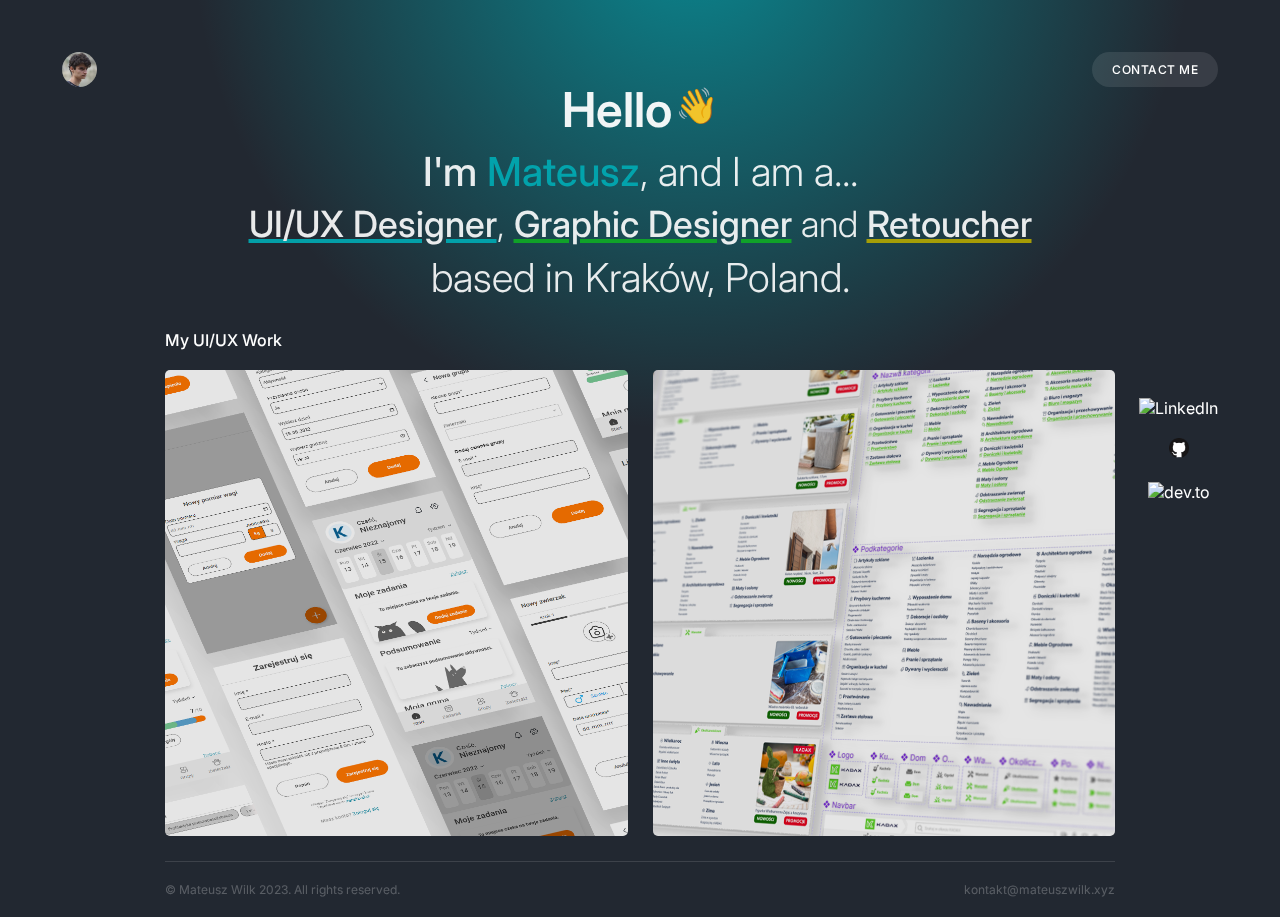
==== index.html @ 0a792be6 "GD Subpages" ====
<!DOCTYPE html>
<html lang="en">

<head>
    <meta charset="UTF-8">
    <meta http-equiv="X-UA-Compatible" content="IE=edge">
    <meta name="viewport" content="width=device-width, initial-scale=1.0, user-scalable=no">

    <link rel="preconnect" href="https://fonts.googleapis.com">
    <link rel="preconnect" href="https://fonts.gstatic.com" crossorigin>
    <link href="https://fonts.googleapis.com/css2?family=Inter:wght@100;200;300;400;500;600;700&display=swap"
        rel="stylesheet">

    <link rel="stylesheet" href="styles.css">

    <script src="script.js" defer></script>

    <title>Mateusz Wilk | UI/UX Designer</title>
</head>

<body class="body-color_ux">

    <div class="color">
        <div class="color_ux color_visible"></div>
        <div class="color_gd"></div>
        <div class="color_ret"></div>
    </div>

    <!-- HEADER -->

    <header class="header">
        <img src="img/avatar.jpg" alt="Portrait" class="logo">
        <a href="mailto:kontakt@mateuszwilk.xyz" class="btn btn--contact">Contact me</a>
    </header>

    <main class="main">

        <!-- INTRO -->

        <section class="intro">
            <h1 class="first-heading">Hello <span class="emoji">👋</span></h1>
            <p class="text"><span class="u-bold">I'm <span class="u-accent">Mateusz</span></span>, and I am a...</span>
            </p>
            <p class="text--jobs">
                <span class="job job--ux">UI/UX Designer</span>,
                <span class="job job--gd">Graphic Designer</span> and
                <span class="job job--ret">Retoucher</span>
            </p>
            <span class="text--second">based in Kraków, Poland.</span>
        </section>

        <!-- MY WORK -->
        <section class="work-container">
            <!-- UX -->
            <section class="work work__ux">
                <div class="top">
                    <h2 class="second-heading">My UI/UX work</h2>
                </div>

                <section class="grid grid__ux">
                    <a class="project" href="/UX-PetMe.html">
                        <section class="project-info">
                            <h3 class="third-heading">PetMe</h3>
                            <p class="description">The modern pet owner's mobile application.</p>
                            <ul class="technologies">
                                <li class="technology">Axure</li>
                                <li class="technology">Figma</li>
                                <li class="technology">Mural</li>
                            </ul>
                        </section>
                        <img src="img/petme_1.png" alt="Project" class="grid-img">
                        <div class="gradient"></div>
                    </a>
                    <a class="project" href="/UX-Kadax.html">
                        <section class="project-info">
                            <h3 class="third-heading">Kadax.pl</h3>
                            <p class="description">An implemented design of the brand's online shop.</p>
                            <ul class="technologies">
                                <li class="technology">Figma</li>
                            </ul>
                        </section>
                        <img src="img/kadax.png" alt="Project" class="grid-img">
                        <div class="gradient"></div>
                    </a>
                </section>
            </section>


            <!-- GRAPHIC DESIGN -->

            <section class="work work__gd work--gone-right">
                <div class="top">
                    <h2 class="second-heading">My selected marketing work</h2>
                </div>

                <section class="grid grid__gd">
                    <a class="project" href="GD-GraphicDesign.html">
                        <section class="project-info">
                            <h3 class="third-heading">Graphic design</h3>
                            <p class="description">It's all about the looks.</p>
                            <ul class="technologies">
                                <li class="technology">Photoshop</li>
                                <li class="technology">Figma</li>
                                <li class="technology">Illustrator</li>
                            </ul>
                        </section>
                        <img src="img/petme_1.png" alt="Project" class="grid-img">
                        <div class="gradient"></div>
                    </a>
                    <a class="project" href="GD-PhotoVideo.html">
                        <section class="project-info">
                            <h3 class="third-heading">Photo/Video</h3>
                            <p class="description">To see, to hear and to feel.</p>
                            <ul class="technologies">
                                <li class="technology">Premiere Pro</li>
                                <li class="technology">DaVinci Resolve</li>
                                <li class="technology">After Effects</li>
                            </ul>
                        </section>
                        <img src="img/thumbnail__gd__video.jpg" alt="Project" class="grid-img">
                        <div class="gradient"></div>
                    </a>
                </section>
            </section>


            <!-- RETOUCH -->

            <section class="work work__ret work--gone-right">
                <div class="top">
                    <h2 class="second-heading">My selected retouching work</h2>
                </div>

                <section class="grid grid__ret">
                    <div class="project">
                        <section class="project-info">
                            <h3 class="third-heading">Portrait retouching</h3>
                            <p class="description">Emphasising what's best.</p>
                            <ul class="technologies">
                                <li class="technology">Photoshop</li>
                                <li class="technology">Dodge&Burn</li>
                                <li class="technology">Frequency Separation</li>
                            </ul>
                        </section>
                        <img src="img/thumbnail__retouch__portrait.png" alt="Project" class="grid-img">
                        <div class="gradient"></div>
                    </div>
                    <div class="project">
                        <section class="project-info">
                            <h3 class="third-heading">Product retouching</h3>
                            <p class="description">Making the ordinary extraordinary.</p>
                            <ul class="technologies">
                                <li class="technology">Photoshop</li>
                            </ul>
                        </section>
                        <img src="img/thumbnail__retouch__product_2.jpg" alt="Project" class="grid-img">
                        <div class="gradient"></div>
                    </div>
                </section>
            </section>
        </section>

        <!-- DOWNLOAD BUTTON -->

        <!-- <a href="CV.pdf" class="btn btn--download">Download <span class="u-bolder">CV</span></a> -->

        <!-- LINKS -->

        <ul class="links">
            <li class="link-item">
                <a href="https://www.linkedin.com/in/mateusz--wilk/" class="link" target="_blank">
                    <img class="link-img"
                        src="https://upload.wikimedia.org/wikipedia/commons/thumb/f/f8/LinkedIn_icon_circle.svg/72px-LinkedIn_icon_circle.svg.png?20210301220643"
                        alt="LinkedIn">
                </a>
            </li>
            <li class="link-item">
                <a href="#" class="link" target="_blank">
                    <svg version="1.2" xmlns="http://www.w3.org/2000/svg" viewBox="0 0 32 32" width="20" height="20">
                        <defs>
                            <image width="32" height="32" id="img1"
                                href="[data-uri]" />
                            <image width="32" height="31" id="img2"
                                href="[data-uri]" />
                        </defs>
                        <style>
                        </style>
                        <use id="Layer 1" href="#img1" x="0" y="0" />
                        <use id="Background" href="#img2" x="0" y="0" />
                    </svg>
                </a>
            </li>
            <li class="link-item">
                <a href="#" class="link" target="_blank">
                    <img class="link-img" src="https://d2fltix0v2e0sb.cloudfront.net/dev-black.png" alt="dev.to">
                </a>
            </li>
        </ul>
    </main>

    <footer class="footer">
        <small class="copyright">&copy; Mateusz Wilk 2023. All rights reserved.</small>
        <a href="mailto:kontakt@mateuszwilk.xyz" class="email">kontakt@mateuszwilk.xyz</a>
    </footer>

</body>

</html>
---- styles.css ----
/* RESET */
* {
  margin: 0;
  padding: 0;
  box-sizing: border-box;
}

a {
  text-decoration: none;
  color: inherit;
}

ul {
  list-style: none;
}

li {
  list-style: none;
}

button {
  border: none;
  background: none;
  color: inherit;
  font: inherit;
}

/* KEYFRAMES */
@keyframes fade-down {
  0% {
    opacity: 0;
    transform: translateY(-30px) scale(0.9);
  }

  100% {
    opacity: 1;
    transform: translateY(0px) scale(1);
  }
}

@keyframes fade-left {
  0% {
    opacity: 0;
    transform: translateX(30px) translateY(-50%) scale(0.9);
  }

  100% {
    opacity: 1;
    transform: translateX(0px) translateY(-50%) scale(1);
  }
}

@keyframes fade-right {
  0% {
    opacity: 0;
    transform: translateX(-30px) translateY(-50%) scale(0.9);
  }

  100% {
    opacity: 1;
    transform: translateX(0px) translateY(-50%) scale(1);
  }
}

@keyframes fade-left-from-none {
  0% {
    display: none;
    opacity: 0;
    transform: translateX(30px) translateY(-50%) scale(0.9);
  }

  1% {
    display: block;
    opacity: 0;
    transform: translateX(30px) translateY(-50%) scale(0.9);
  }

  100% {
    display: block;
    opacity: 1;
    transform: translateX(0px) translateY(-50%) scale(1);
  }
}

@keyframes fade-right-from-none {
  0% {
    display: none;
    opacity: 0;
    transform: translateX(-30px) translateY(-50%) scale(0.9);
  }

  1% {
    display: block;
    opacity: 0;
    transform: translateX(-30px) translateY(-50%) scale(0.9);
  }

  100% {
    display: block;
    opacity: 1;
    transform: translateX(0px) translateY(-50%) scale(1);
  }
}

@keyframes fade-up {
  0% {
    opacity: 0;
    transform: translateY(30px) scale(0.9);
  }

  100% {
    opacity: 1;
    transform: translateY(0px) scale(1);
  }
}

@keyframes fade-in {
  0% {
    opacity: 0;
    transform: scale(0.9);
  }

  100% {
    opacity: 1;
    transform: scale(1);
  }
}

/* UTILITIES */
.u-bold {
  font-weight: 500;
}

.u-bolder {
  font-weight: 700;
}

.u-accent {
  color: var(--color-ux);
  transition: color 2s;
}

.u-accent--gd {
  color: var(--color-gd);
  transition: color 2s;
}

.u-accent--ret {
  color: var(--color-ret);
  transition: color 2s;
}

/* BASE STYLES */

html {
  --default-opacity: 0.1;
  --hover-opacity: 0;
  --color-ux: #00acb5;
  --color-ux-1: #00acb5b6;
  --color-ux-2: #222831;
  --color-gd: #10ac25;
  --color-gd-1: #00b518b6;
  --color-gd-2: #223126;
  --color-ret: #b5a900;
  --color-ret-1: #b5a900b6;
  --color-ret-2: #313122;
}

body {
  font-family: "Inter", sans-serif;
  color: #fff;
  overflow-x: hidden;
  scrollbar-width: none;
  min-height: 100vh;
  transition: all 2s;
  margin: 0;
}

.body-color_ux {
  background-color: #222831;
}

.body-color_gd {
  background-color: #223126;
}

.body-color_ret {
  background-color: #313122;
}

body::-webkit-scrollbar {
  display: none;
}

.color-container {
  overflow: hidden;
  white-space: nowrap;
  display: block;
}

.color {
  height: 1000px;
  width: 1000px;
  position: absolute;
  top: -570px;
  left: 15%;
  z-index: -1;
  transition: all 2s;
  overflow: hidden;
  white-space: nowrap;
  display: block;
  animation: fade-down 5s 1s backwards;
}

.color_ux {
  height: inherit;
  width: inherit;
  position: inherit;
  background-image: radial-gradient(closest-side,
      #00acb5b6, transparent);
  opacity: 0;
  transition: all 2s;
}

.color_gd {
  height: inherit;
  width: inherit;
  position: inherit;
  background-image: radial-gradient(closest-side,
      #00b518b6,
      transparent);
  opacity: 0;
  overflow: hidden;
  transition: all 2s;
}

.color_ret {
  height: inherit;
  width: inherit;
  position: inherit;
  background-image: radial-gradient(closest-side,
      #b5a900b6,
      transparent);
  opacity: 0;
  transition: all 2s;
}

.color_visible {
  opacity: 1;
}

.color-big {
  position: absolute;
  min-height: 100%;
  min-width: 100%;
  display: flex;
  /* position: sticky; */
  top: 100%;
  background: linear-gradient(to top, #00acb5b6, transparent);
  z-index: -1;
  /* background-size: cover; */
  overflow: hidden;
}

/* HEADER */
.header {
  display: flex;
  align-items: center;
  justify-content: space-between;
  padding: 42px 62px;
  position: fixed;
  width: 100%;
  margin-top: 10px;
}

.logo {
  width: 35px;
  border-radius: 50%;
  object-fit: cover;
  animation: fade-down 0.5s 0.4s backwards;
}

/* BUTTON */
.btn {
  background-color: hsla(0, 0%, 100%, 0.1);
  font-size: 12px;
  font-weight: 500;
  text-transform: uppercase;
  color: #fff;
  letter-spacing: 0.5px;
  padding: 10px 20px;
  border-radius: 500px;
  transition: all 0.3s;
}

.btn:hover {
  transform: scale(1.15);
}

.btn--contact {
  animation: fade-down 1s 1s backwards;
}

.btn--download {
  padding: 16px 32px;
  font-size: 16px;
  position: fixed;
  bottom: 27px;
  left: calc(50% - 96px);
  z-index: 100;
  box-shadow: 0 6px 23px rgba(0, 0, 0, 0.45);
  animation: move-up 0.5s 0.4s backwards;
}

.btn--job {
  font-size: 16px;
  font-weight: 500;
  text-transform: uppercase;
  color: #EEEEEE;
  letter-spacing: 0.5px;
  padding: 10px 20px;
  border-radius: 500px;
  cursor: pointer;
  transition: all 0.3s;
}

.btn--job__uiux {
  background-color: #00acb57e;
}

.btn--job__gd {
  background-color: #4E9F3D7e;
}

.btn--job__ret {
  background-color: #F7C04A7e;
}

.btn--job::after {
  content: '';
  height: 2px;
  width: 0%;
  background-color: #EEEEEE;
  opacity: .9;
  display: block;
  transition: .5s ease-in-out;
}

.btn--job:hover::after {
  width: 100%;
}

.btn--job:hover {
  transform: scale(1.15);
}

/* MAIN */
.main {
  max-width: 1000px;
  margin: 0 auto;
  text-align: center;
  margin-top: 0px;
  margin-bottom: 25px;
  padding: 0 25px;
}

/* INTRO */
.intro {
  padding-top: 80px;
  animation: fade-up 2s;
}

.first-heading {
  font-size: 48px;
  font-weight: 600;
  opacity: 0.94;
  display: flex;
  justify-content: center;
  align-items: center;
}

.emoji {
  font-size: 35px;
  margin-top: -8px;
  margin-left: 3px;
}

.text {
  font-size: 40px;
  opacity: 0.9;
  font-weight: 300;
  margin-top: 11px;
  line-height: 1.1;
}

.text--jobs {
  font-size: 36px;
  opacity: 0.9;
  font-weight: 300;
  margin-top: 11px;
  line-height: 1.1;
}

.text--second {
  display: block;
  font-size: 40px;
  opacity: 0.9;
  font-weight: 300;
  margin-top: 11px;
  line-height: 1.1;
}

.jobs {
  display: flex;
  flex-direction: row;
  justify-content: center;
  align-items: center;
  gap: 20px;
  margin-top: 11px;
}

.job {
  cursor: pointer;
  transition: all 0.3s;
  font-weight: 500;
  text-decoration: underline;
  text-decoration-thickness: 10%;
  transition: all .2s;
}

/* .job:hover {
  text-decoration-thickness: 30%;
} */

.job--ux {
  text-decoration-color: var(--color-ux);
}

.job--ux:hover {
  color: var(--color-ux);
}

.job--gd {
  text-decoration-color: var(--color-gd);
}

.job--gd:hover {
  color: var(--color-gd);
}

.job--ret {
  text-decoration-color: var(--color-ret);
}

.job--ret:hover {
  color: var(--color-ret);
}

/* WORK */
.work-container {
  display: grid;
  grid-template-columns: 1fr;
  grid-template-rows: 1fr;
  position: relative;
  animation: fade-up 2s 1s backwards;
}

.work {
  margin-top: 30px;
}

.work__ux {
  /* position: absolute; */
  grid-column: 1/2;
  grid-row: 1/2;
  transition: all 1s;
}

.work__gd {
  /* position: absolute; */
  grid-column: 1/2;
  grid-row: 1/2;
  /* opacity: 0; */
  transition: all 1s;
}

.work__ret {
  /* position: absolute; */
  grid-column: 1/2;
  grid-row: 1/2;
  /* opacity: 0; */
  transition: all 1s;
}

.work--gone-left {
  translate: -30.5em 0px;
  opacity: 0;
  pointer-events: none;
}

.work--gone-right {
  translate: 30.5em 0px;
  opacity: 0;
  pointer-events: none;
}

/* TOP */
.top {
  display: flex;
  align-items: center;
  justify-content: space-between;
  margin-bottom: 20px;
}

.second-heading {
  font-size: 16px;
  font-weight: 500;
  text-transform: capitalize;
}

/* GRID */

.grid {
  display: grid;
  grid-template-columns: 1fr 1fr;
  grid-template-rows: 1fr;
  gap: 25px;
  position: relative;
}

.project {
  border-radius: 5px;
  overflow: hidden;
  position: relative;
  transition: all 1s;
}

/* .project:hover {
  border-radius: 5px;
  overflow: hidden;
  position: relative;
  width: 950px;
  height: 100vh;
  transition: all 1s;
} */

.project:nth-child(1) {
  grid-column: 1/2;
  grid-row: 1/2;
}

.project:nth-child(2) {
  grid-column: 2/3;
  grid-row: 1/2;
}

.project::before {
  content: "";
  height: 100%;
  width: 100%;
  background-color: #000;
  position: absolute;
  left: 0;
  top: 0;
  opacity: var(--default-opacity);
  z-index: 10;
  transition: all 1s;
}

.project:hover::before {
  opacity: var(--hover-opacity);
}

.grid-img {
  height: 100%;
  width: 100%;
  aspect-ratio: 1/1;
  max-width: 1000px;
  object-fit: cover;
  transform: scale(1.08);
  transition: all 1s;
}

.gradient {
  position: absolute;
  top: 0;
  left: 0;
  height: 100%;
  width: 100%;
  background-image: linear-gradient(to top, #000, transparent);
  opacity: 0;
  transition: all 1s;
}

.project:hover .grid-img {
  filter: blur(2px);
  transform: scale(1.01);
}

.project:hover .gradient {
  opacity: 0.75;
}

/* PROJECT INFO */
.project-info {
  opacity: 0;
  position: absolute;
  bottom: 0;
  text-align: left;
  padding: 24px;
  transform: translateY(10px);
  z-index: 100;
  transition: all 1s;
  color: white;
}

.project:hover .project-info {
  opacity: 1;
  transform: translate(0);
}

.third-heading {
  font-size: 16px;
  color: white;
}

.description {
  font-size: 14px;
  margin: 3px 0 12px;
  color: white;
}

.technologies {
  display: flex;
  column-gap: 10px;
}

.technology {
  font-size: 10px;
  text-transform: uppercase;
  letter-spacing: 1px;
  opacity: 0.8;
  background-color: rgba(255, 255, 255, 0.1);
  padding: 5px 10px;
  border-radius: 5px;
}

/* ARTICLES */

.article {
  max-width: 950px;
  opacity: 0.94;
  margin: 0 auto;
  margin-top: 60px;
  margin-bottom: 60px;
  border-radius: 5px;
  overflow: hidden;
}

.article li {
  font-weight: 300;
}

.article ul li {
  font-weight: 300;
  list-style: inside;
  margin-bottom: 10px;
}

.article-image {
  max-width: 100%;
  height: auto;
  transform: scale(1.02);
  border-radius: 5px;
  box-shadow: 0px 5px 5px rgba(0, 0, 0, 0.15);
}

.article-header-image {
  margin: 0 auto;
  max-width: 100%;
  height: auto;
  object-fit: cover;
  /* border-radius: 5px 5px 0px 0px; */
  overflow: hidden;
}

.article-footer-image {
  margin: 0 auto;
  max-width: 100%;
  height: auto;
  object-fit: cover;
  overflow: hidden;
}

.article-section {
  padding: 0 25px;
  padding-top: 25px;
  padding-bottom: 35px;
  background-color: rgba(0, 0, 0, 0.25);
}

.section-color {
  background-color: rgba(25, 25, 25, 0.25);
}

.article-title {
  font-size: 42px;
  font-weight: 600;
  margin-bottom: 20px;
}

.article-end {
  padding-top: 25px;
  padding-bottom: 25px;
  text-align: center;
  font-size: 18px;
  font-weight: 600;
  text-transform: uppercase;
  background-color: rgba(0, 0, 0, 0.25);
  /* border-radius: 0px 0px 5px 5px; */
  transition: all .3s;
}

.article-end:hover {
  background-color: rgba(255, 255, 255, 0.25);
}

.section-breaker--small {
  margin-bottom: 25px;
}

.section-breaker--big {
  margin-bottom: 50px;
}

.article-section-title {
  font-size: 32px;
  font-weight: 400;
  margin-bottom: 20px;
}

.article-section-title--alone {
  margin-bottom: 0px;
}

.section-wrapper-2-1 {
  display: grid;
  grid-template-columns: 2fr 1fr;
  grid-template-rows: 1fr;
  gap: 25px;
  position: relative;
}

.section-wrapper-1-1 {
  display: grid;
  grid-template-columns: 1fr 1fr;
  grid-template-rows: 1fr;
  gap: 25px;
  position: relative;
}

.section-wrapper-3-2 {
  display: grid;
  grid-template-columns: 3fr 2fr;
  grid-template-rows: 1fr;
  gap: 25px;
  position: relative;
}

.section-wrapper--color {
  background-color: rgba(255, 255, 255, 0.05);
  border-radius: 5px;
  padding: 25px;
}

.roles {
  display: flex;
  gap: 10px;
  align-items: flex-start;
  flex-wrap: wrap;
}

.role {
  font-size: 10px;
  text-transform: uppercase;
  letter-spacing: 1px;
  background-color: rgba(255, 255, 255, 0.1);
  padding: 5px 10px;
  border-radius: 5px;
}

.article-desc-header-small {
  text-transform: uppercase;
  letter-spacing: 1px;
  opacity: 0.8;
  font-weight: 200;
  font-size: small;
}

.article-content {
  font-weight: 300;
}

.flex-column-1 {
  display: flex;
  flex-direction: column;
  row-gap: 25px;
}

.flex-column-2 {
  display: flex;
  flex-direction: column;
  row-gap: 10px;
}

.flex-buttons {
  display: flex;
  flex-wrap: wrap;
  justify-content: space-evenly;
}

.article-gallery {
  display: grid;
  grid-template-columns: repeat(auto-fit, minmax(250px, 1fr));
  grid-gap: 25px;
  justify-content: center;
}

.article-gallery img {
  max-width: 100%;
  height: auto;
  border-radius: 5px;
}

.embed-content {
  width: 100%;
  height: 100%;
  aspect-ratio: 16/9;
  border-radius: 5px;
  box-shadow: 0px 5px 5px rgba(0, 0, 0, 0.15);
  margin-bottom: 15px;
}


/* LINKS */
.links {
  position: fixed;
  right: 62px;
  top: 50%;
  transform: translateY(-50%);
  animation: fade-left 0.5s 0.8s backwards;
}

.link-item {
  transition: all 0.3s;
}

.link-item:not(:last-child) {
  margin-bottom: 20px;
}

.link-item:hover {
  transform: scale(1.15);
}

.link-img {
  width: 20px;
  height: 20px;
}

/* FOOTER */
.footer {
  display: flex;
  position: sticky;
  top: 100%;
  /* bottom: 0px; */
  max-width: 950px;
  margin: 0 auto;
  padding: 20px 0 20px;
  border-top: 1px solid #eeeeee22;
  color: hsla(0, 0%, 100%, 0.25);
  animation: fade-in 3s 2s backwards;

}

.copyright {
  font-size: 12px;
}

.email {
  font-size: 12px;
  margin-left: auto;
}

/* MEDIA QUERIES */
@media (max-width: 1215px) {
  .header {
    padding: 25px;
    position: absolute;
  }

  .links {
    position: absolute;
    transform: initial;
    right: initial;
    top: 32px;
    left: 82px;
    display: flex;
    animation-name: fade-down;
  }

  .link-item:not(:last-child) {
    margin-right: 15px;
  }
}

@media (max-width: 1000px) {
  .intro {
    padding-top: 100px;
  }

  .work {
    margin-top: 35px;
  }

  .main {
    margin-bottom: 35px;
  }

  .filters {
    display: none;
  }

  .footer {
    border: initial;
    padding-left: 25px;
    padding-right: 25px;
    max-width: 1000px;
  }
}

@media (max-width: 620px) {
  .color {
    left: -15%;
  }

  .header {
    padding: 15px;
  }

  .btn--contact {
    font-size: 11px;
    padding: 8px 16px;
  }

  .links {
    top: 22px;
    left: 70px;
  }

  .text {
    font-size: 30px;
  }

  .main {
    padding: 0 15px;
  }

  .footer {
    padding-left: 15px;
    padding-right: 15px;
  }
}

@media (max-width: 520px) {
  html {
    --default-opacity: 0.2;
    --hover-opacity: 0.1;
  }

  .text--second {
    display: inline;
  }

  .top {
    margin-bottom: 20px;
  }

  .grid {
    grid-template-columns: 1fr;
    grid-template-rows: repeat(2, 250px);
  }

  .grid .project {
    grid-column: initial;
    grid-row: initial;
  }

  .copyright {
    font-size: 11px;
  }

  .email {
    font-size: 11px;
  }
}
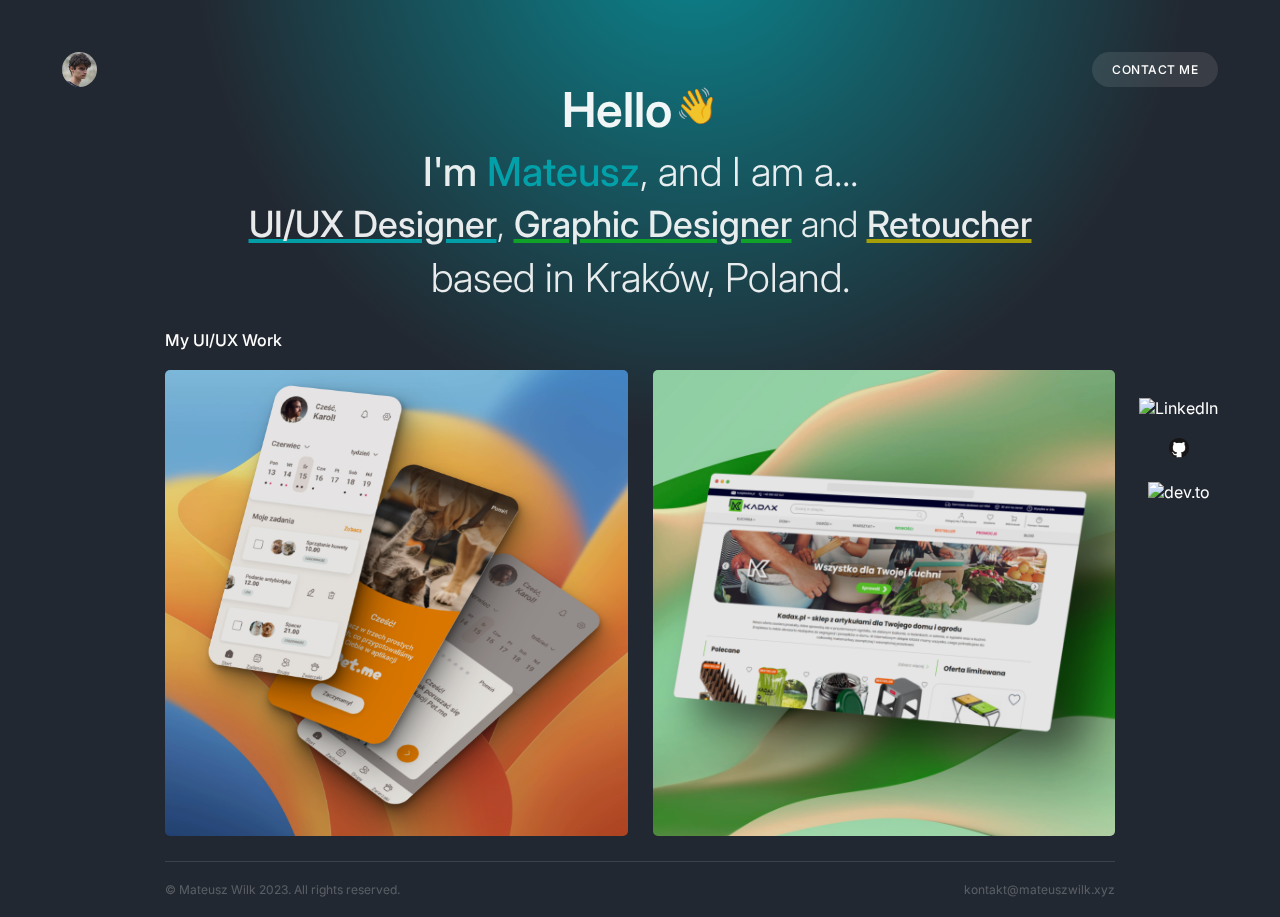
==== commit 52552124: "progress" ====
--- a/index.html
+++ b/index.html
@@ -68,7 +68,7 @@
                                 <li class="technology">Mural</li>
                             </ul>
                         </section>
-                        <img src="img/petme_1.png" alt="Project" class="grid-img">
+                        <img src="img/thumbnail_ux_petme.png" alt="Project" class="grid-img">
                         <div class="gradient"></div>
                     </a>
                     <a class="project" href="/UX-Kadax.html">
@@ -79,7 +79,7 @@
                                 <li class="technology">Figma</li>
                             </ul>
                         </section>
-                        <img src="img/kadax.png" alt="Project" class="grid-img">
+                        <img src="img/thumbnail_ux_kadax.png" alt="Project" class="grid-img">
                         <div class="gradient"></div>
                     </a>
                 </section>
@@ -104,7 +104,7 @@
                                 <li class="technology">Illustrator</li>
                             </ul>
                         </section>
-                        <img src="img/petme_1.png" alt="Project" class="grid-img">
+                        <img src="img/thumbnail__gd__marketing.jpg" alt="Project" class="grid-img">
                         <div class="gradient"></div>
                     </a>
                     <a class="project" href="GD-PhotoVideo.html">
--- a/styles.css
+++ b/styles.css
@@ -155,12 +155,12 @@
 html {
   --default-opacity: 0.1;
   --hover-opacity: 0;
-  --color-ux: #00acb5;
+  --color-ux: hsl(183, 100%, 35%);
   --color-ux-1: #00acb5b6;
   --color-ux-2: #222831;
-  --color-gd: #10ac25;
+  --color-gd: hsl(128, 83%, 37%);
   --color-gd-1: #00b518b6;
-  --color-gd-2: #223126;
+  --color-gd-2: hsl(136, 18%, 16%);
   --color-ret: #b5a900;
   --color-ret-1: #b5a900b6;
   --color-ret-2: #313122;
@@ -204,7 +204,7 @@
   position: absolute;
   top: -570px;
   left: 15%;
-  z-index: -1;
+  z-index: -999;
   transition: all 2s;
   overflow: hidden;
   white-space: nowrap;
@@ -249,17 +249,16 @@
   opacity: 1;
 }
 
-.color-big {
-  position: absolute;
-  min-height: 100%;
-  min-width: 100%;
-  display: flex;
-  /* position: sticky; */
-  top: 100%;
-  background: linear-gradient(to top, #00acb5b6, transparent);
-  z-index: -1;
-  /* background-size: cover; */
-  overflow: hidden;
+.color-big_ux {
+  background: linear-gradient(to top, hsl(183, 100%, 16%), var(--color-ux-2));
+}
+
+.color-big_gd {
+  background: linear-gradient(to top, hsl(128, 83%, 16%), var(--color-gd-2));
+}
+
+.color-big_ret {
+  background: linear-gradient(to top, var(--color-ret), var(--color-ret-2));
 }
 
 /* HEADER */
@@ -651,10 +650,10 @@
   max-width: 950px;
   opacity: 0.94;
   margin: 0 auto;
-  margin-top: 60px;
-  margin-bottom: 60px;
+  padding-top: 52px;
+  padding-bottom: 52px;
   border-radius: 5px;
-  overflow: hidden;
+  animation: fade-in 2s .5s backwards;
 }
 
 .article li {
@@ -680,7 +679,7 @@
   max-width: 100%;
   height: auto;
   object-fit: cover;
-  /* border-radius: 5px 5px 0px 0px; */
+  border-radius: 5px 5px 0px 0px;
   overflow: hidden;
 }
 
@@ -717,7 +716,7 @@
   font-weight: 600;
   text-transform: uppercase;
   background-color: rgba(0, 0, 0, 0.25);
-  /* border-radius: 0px 0px 5px 5px; */
+  border-radius: 0px 0px 5px 5px;
   transition: all .3s;
 }
 
@@ -799,6 +798,7 @@
 
 .article-content {
   font-weight: 300;
+  line-height: 1.5;
 }
 
 .flex-column-1 {
@@ -820,15 +820,25 @@
 }
 
 .article-gallery {
-  display: grid;
-  grid-template-columns: repeat(auto-fit, minmax(250px, 1fr));
-  grid-gap: 25px;
-  justify-content: center;
+  display: flex;
+  flex-wrap: wrap;
+}
+
+.article-gallery .gallery-image {
+  height: auto;
+  flex-grow: 1;
+  flex-shrink: 1;
+  list-style: none;
+  overflow: hidden;
+  margin: 12px;
+  flex-basis: 25%;
+  align-items: stretch;
 }
 
 .article-gallery img {
-  max-width: 100%;
-  height: auto;
+  max-height: 100%;
+  width: 100%;
+  object-fit: cover;
   border-radius: 5px;
 }
 
@@ -840,6 +850,55 @@
   box-shadow: 0px 5px 5px rgba(0, 0, 0, 0.15);
   margin-bottom: 15px;
 }
+
+.u-no-animation {
+  animation: none;
+  transition: none;
+}
+
+/* .article-category-short {
+  position: relative;
+  height: 250px;
+  background-color: rgba(0, 0, 0, 0.25);
+}
+
+.article-category-short .article-desc-header-small {
+  display: none;
+}
+
+.article-category-short .roles {
+  display: none;
+}
+
+.article-category-short .article-content {
+  display: none;
+}
+
+.article-category-short .article-section {
+  position: absolute;
+  width: 100%;
+  height: auto;
+  background: none;
+}
+
+.article-category-short .article-section-title {
+  display: none;
+  position: absolute;
+}
+
+.article-category-short .embed-content {
+  pointer-events: none;
+}
+
+.article-category-short .embed-content:nth-child(1) {
+  transform: scale(.33) translate(100%, -100%) rotate(1deg);
+}
+.article-category-short .embed-content:nth-child(2) {
+  transform: scale(.33) translate(100%, -100%) rotate(2deg);
+}
+.article-category-short .embed-content:nth-child(3) {
+  transform: scale(.33) translate(100%, -100%) rotate(3deg);
+} */
 
 
 /* LINKS */
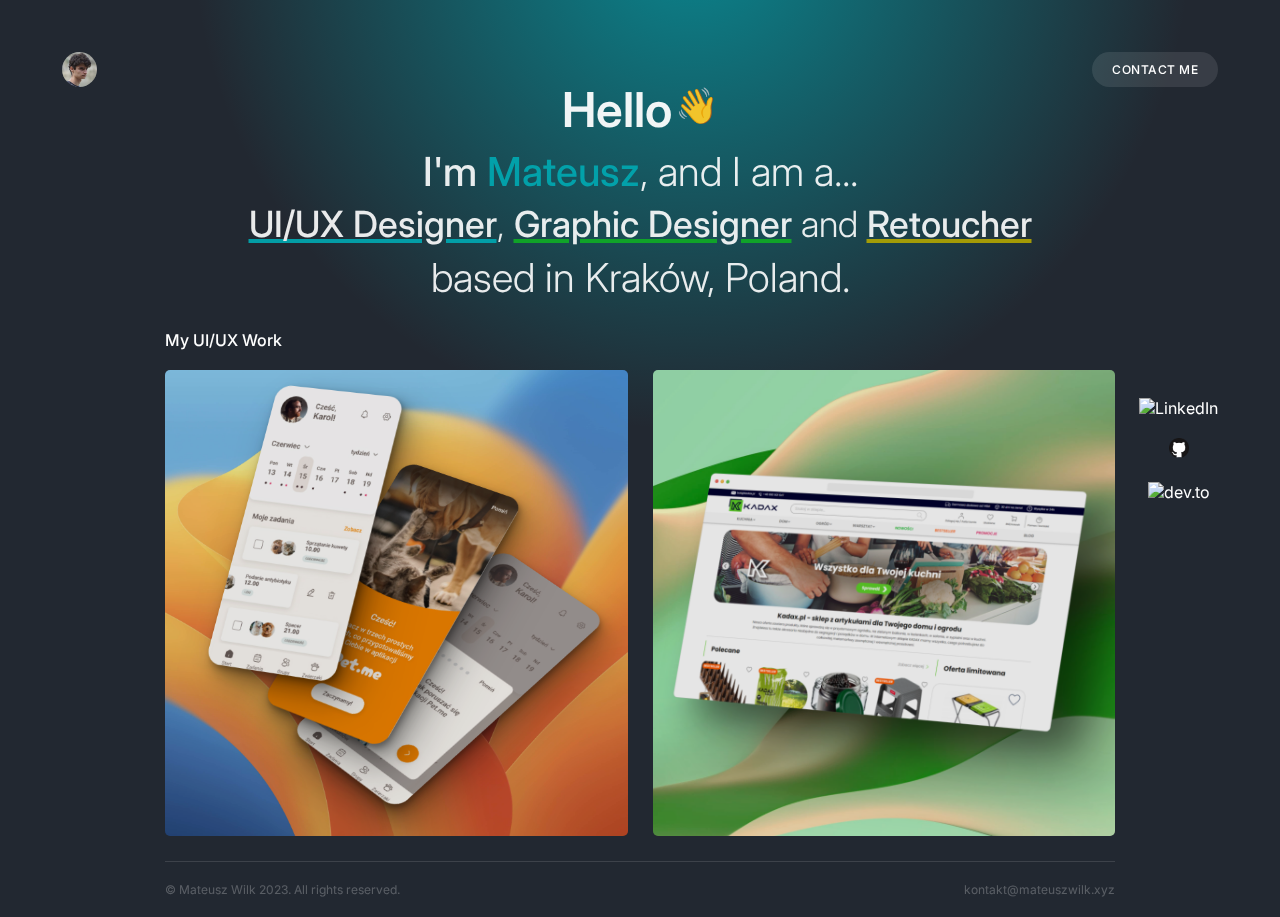
==== commit 7fcf1ba3: "flexbox progress, test images" ====
--- a/index.html
+++ b/index.html
@@ -132,7 +132,7 @@
                 </div>
 
                 <section class="grid grid__ret">
-                    <div class="project">
+                    <a class="project" href="RET-Portrait.html">
                         <section class="project-info">
                             <h3 class="third-heading">Portrait retouching</h3>
                             <p class="description">Emphasising what's best.</p>
@@ -144,7 +144,7 @@
                         </section>
                         <img src="img/thumbnail__retouch__portrait.png" alt="Project" class="grid-img">
                         <div class="gradient"></div>
-                    </div>
+                    </a>
                     <div class="project">
                         <section class="project-info">
                             <h3 class="third-heading">Product retouching</h3>
--- a/styles.css
+++ b/styles.css
@@ -161,7 +161,7 @@
   --color-gd: hsl(128, 83%, 37%);
   --color-gd-1: #00b518b6;
   --color-gd-2: hsl(136, 18%, 16%);
-  --color-ret: #b5a900;
+  --color-ret: hsl(56, 100%, 35%);
   --color-ret-1: #b5a900b6;
   --color-ret-2: #313122;
 }
@@ -258,7 +258,7 @@
 }
 
 .color-big_ret {
-  background: linear-gradient(to top, var(--color-ret), var(--color-ret-2));
+  background: linear-gradient(to top, hsl(56, 100%, 16%), var(--color-ret-2));
 }
 
 /* HEADER */
@@ -824,20 +824,24 @@
   flex-wrap: wrap;
 }
 
-.article-gallery .gallery-image {
-  height: auto;
-  flex-grow: 1;
+.gallery-image {
+  /* height: auto; */
+  flex-grow: 9;
   flex-shrink: 1;
   list-style: none;
   overflow: hidden;
   margin: 12px;
   flex-basis: 25%;
-  align-items: stretch;
+}
+
+.portrait {
+  flex-grow: 0;
+  flex-shrink: 1;
 }
 
 .article-gallery img {
   max-height: 100%;
-  width: 100%;
+  max-width: 100%;
   object-fit: cover;
   border-radius: 5px;
 }
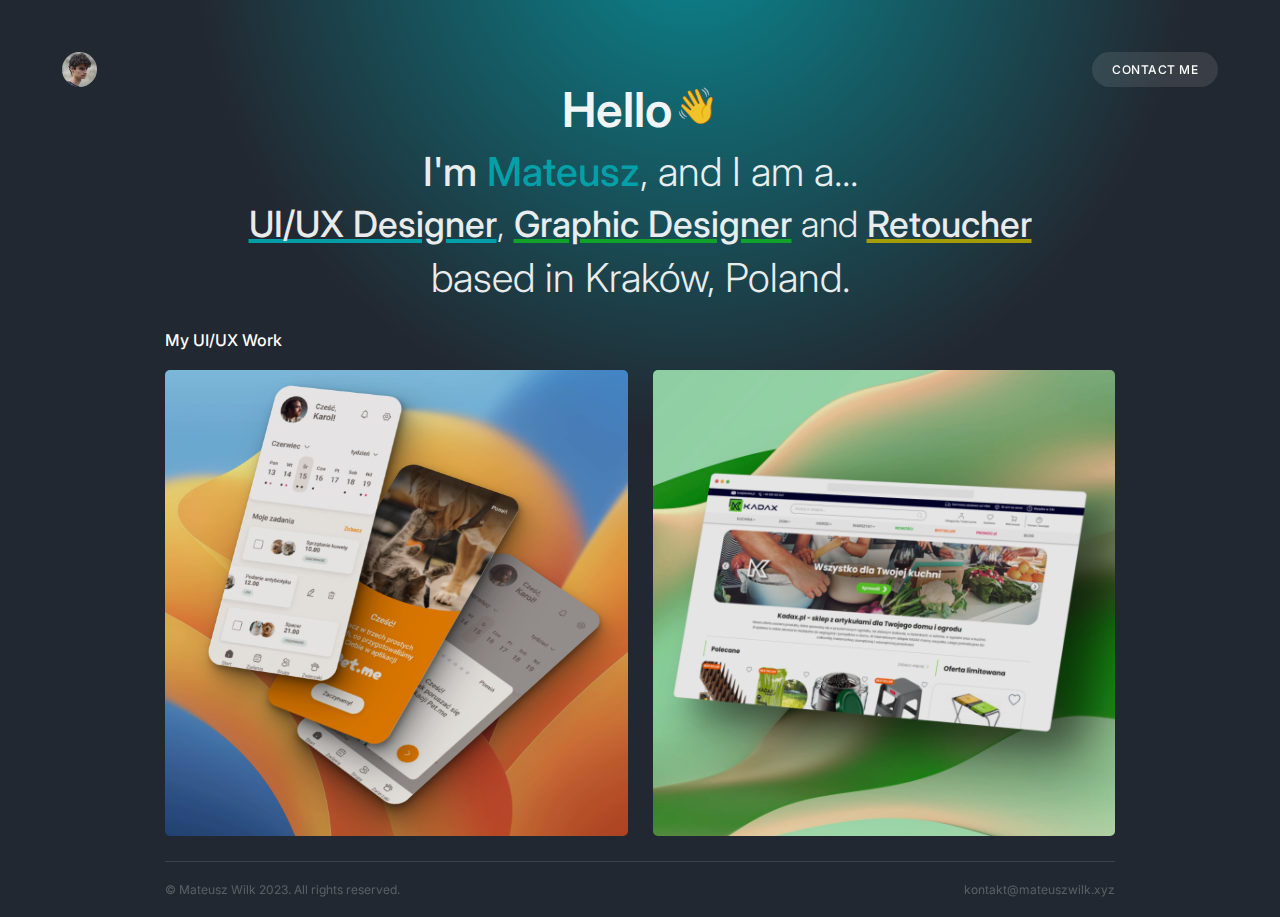
==== commit b9305d97: "MVP" ====
--- a/index.html
+++ b/index.html
@@ -145,7 +145,7 @@
                         <img src="img/thumbnail__retouch__portrait.png" alt="Project" class="grid-img">
                         <div class="gradient"></div>
                     </a>
-                    <div class="project">
+                    <a class="project" href="RET-Product.html">
                         <section class="project-info">
                             <h3 class="third-heading">Product retouching</h3>
                             <p class="description">Making the ordinary extraordinary.</p>
@@ -155,7 +155,7 @@
                         </section>
                         <img src="img/thumbnail__retouch__product_2.jpg" alt="Project" class="grid-img">
                         <div class="gradient"></div>
-                    </div>
+                    </a>
                 </section>
             </section>
         </section>
@@ -166,7 +166,7 @@
 
         <!-- LINKS -->
 
-        <ul class="links">
+        <!-- <ul class="links">
             <li class="link-item">
                 <a href="https://www.linkedin.com/in/mateusz--wilk/" class="link" target="_blank">
                     <img class="link-img"
@@ -195,8 +195,11 @@
                     <img class="link-img" src="https://d2fltix0v2e0sb.cloudfront.net/dev-black.png" alt="dev.to">
                 </a>
             </li>
-        </ul>
+        </ul> -->
+        
     </main>
+
+    <!-- FOOTER -->
 
     <footer class="footer">
         <small class="copyright">&copy; Mateusz Wilk 2023. All rights reserved.</small>
--- a/styles.css
+++ b/styles.css
@@ -123,6 +123,40 @@
   100% {
     opacity: 1;
     transform: scale(1);
+  }
+}
+
+@keyframes dissolve-in {
+  0% {
+    opacity: 0;
+  }
+
+  100% {
+    opacity: 1;
+  }
+}
+
+@keyframes carousel {
+  0% {
+    transform: translateX(100%);
+    /* opacity: 0; */
+    opacity: 1;
+  }
+  10% {
+    transform: translateX(0);
+    /* opacity: 1; */
+  }
+  20% {
+    transform: translateX(0);
+    /* opacity: 1; */
+  }
+  30% {
+    transform: translateX(-100%);
+    /* opacity: 0; */
+  }
+  100% {
+    transform: translateX(-100%);
+    /* opacity: 0; */
   }
 }
 
@@ -270,6 +304,7 @@
   position: fixed;
   width: 100%;
   margin-top: 10px;
+  z-index: 9;
 }
 
 .logo {
@@ -492,13 +527,13 @@
 }
 
 .work--gone-left {
-  translate: -30.5em 0px;
+  translate: -51% 0px;
   opacity: 0;
   pointer-events: none;
 }
 
 .work--gone-right {
-  translate: 30.5em 0px;
+  translate: 51% 0px;
   opacity: 0;
   pointer-events: none;
 }
@@ -653,7 +688,7 @@
   padding-top: 52px;
   padding-bottom: 52px;
   border-radius: 5px;
-  animation: fade-in 2s .5s backwards;
+  animation: fade-in 1s .5s backwards;
 }
 
 .article li {
@@ -820,23 +855,33 @@
 }
 
 .article-gallery {
+  display: grid;
+  grid-template-columns: 1fr 1fr 1fr;
+  grid-template-rows: 1fr;
+  gap: 25px;
+  animation: fade-in 1s .5s backwards;
+}
+
+.article-gallery-2 {
+  grid-template-columns: 1fr 1fr;
+}
+
+.gallery-column {
   display: flex;
-  flex-wrap: wrap;
+  flex-direction: column;
+  gap: 25px;
+  flex-grow: 1;
+  flex-shrink: 1;
 }
 
 .gallery-image {
-  /* height: auto; */
-  flex-grow: 9;
-  flex-shrink: 1;
+  /* height: fit-content;
+  width: fit-content; */
   list-style: none;
   overflow: hidden;
-  margin: 12px;
-  flex-basis: 25%;
-}
-
-.portrait {
-  flex-grow: 0;
-  flex-shrink: 1;
+  /* margin: 12px; */
+  /* flex-basis: 25%; */
+  cursor: pointer;
 }
 
 .article-gallery img {
@@ -844,6 +889,89 @@
   max-width: 100%;
   object-fit: cover;
   border-radius: 5px;
+}
+
+.gallery-viewer {
+  position: fixed;
+  top: 0;
+  left: 0;
+  width: 100%;
+  height: 100%;
+  background-color: rgba(0, 0, 0, 0.5);
+  z-index: 10;
+  display: none;
+  animation: dissolve-in .5s 0s backwards;
+}
+
+.gallery-viewer span {
+  position: absolute;
+  top: 0;
+  right: 25px;
+  font-size: 60px;
+  color: #EEEEEE;
+  cursor: pointer;
+  z-index: 99;
+  animation: dissolve-in .5s 0s backwards;
+}
+
+.gallery-viewer span:hover {
+  color: #EEEEEE;
+}
+
+.gallery-viewer img {
+  position: absolute;
+  margin-left: auto;
+  margin-right: auto;
+  margin-top: auto;
+  margin-bottom: auto;
+  left: 0;
+  right: 0;
+  top: 0;
+  bottom: 0;
+  object-fit: cover;
+  width: auto;
+  height: auto;
+  max-width: 100%;
+  max-height: 100%;
+  animation: fade-in 1s 0s backwards;
+}
+
+.carousel {
+  /* position: relative; */
+  /* overflow: hidden; */
+
+}
+
+.carousel-image {
+  position: absolute;
+  top: 0;
+  left: calc(50% - 100px);
+  width: 100%;
+  height: 100%;
+  opacity: 0;
+  animation: carousel 16s infinite;
+}
+
+.carousel-image:nth-child(2) {
+  animation-delay: 2s;
+}
+.carousel-image:nth-child(3) {
+  animation-delay: 4s;
+}
+.carousel-image:nth-child(4) {
+  animation-delay: 6s;
+}
+.carousel-image:nth-child(5) {
+  animation-delay: 8s;
+}
+.carousel-image:nth-child(6) {
+  animation-delay: 10s;
+}
+.carousel-image:nth-child(7) {
+  animation-delay: 12s;
+}
+.carousel-image:nth-child(8) {
+  animation-delay: 14s;
 }
 
 .embed-content {
@@ -975,6 +1103,10 @@
   .link-item:not(:last-child) {
     margin-right: 15px;
   }
+
+  .article {
+    padding-top: 90px;
+  }
 }
 
 @media (max-width: 1000px) {
@@ -1033,6 +1165,33 @@
     padding-left: 15px;
     padding-right: 15px;
   }
+
+  .article {
+    padding-top: 80px;
+  }
+
+  .section-wrapper-2-1 {
+    display: flex;
+    flex-direction: column;
+    gap: 25px;
+  }
+
+  .section-wrapper-1-1 {
+    display: flex;
+    flex-direction: column;
+    gap: 25px;
+  }
+
+  .section-wrapper-3-2 {
+    display: flex;
+    flex-direction: column;
+    gap: 25px;
+  }
+
+  .article-gallery {
+    display: grid;
+    grid-template-columns: 1fr;
+    grid-template-rows: 1fr;
 }
 
 @media (max-width: 520px) {
@@ -1066,4 +1225,21 @@
   .email {
     font-size: 11px;
   }
+
+  .work--gone-left {
+    translate: -105% 0px;
+    opacity: 0;
+    pointer-events: none;
+  }
+
+  .work--gone-right {
+    translate: 105% 0px;
+    opacity: 0;
+    pointer-events: none;
+  }
+
+  .article-gallery {
+    display: grid;
+    grid-template-columns: 1fr;
+    grid-template-rows: 1fr;
 }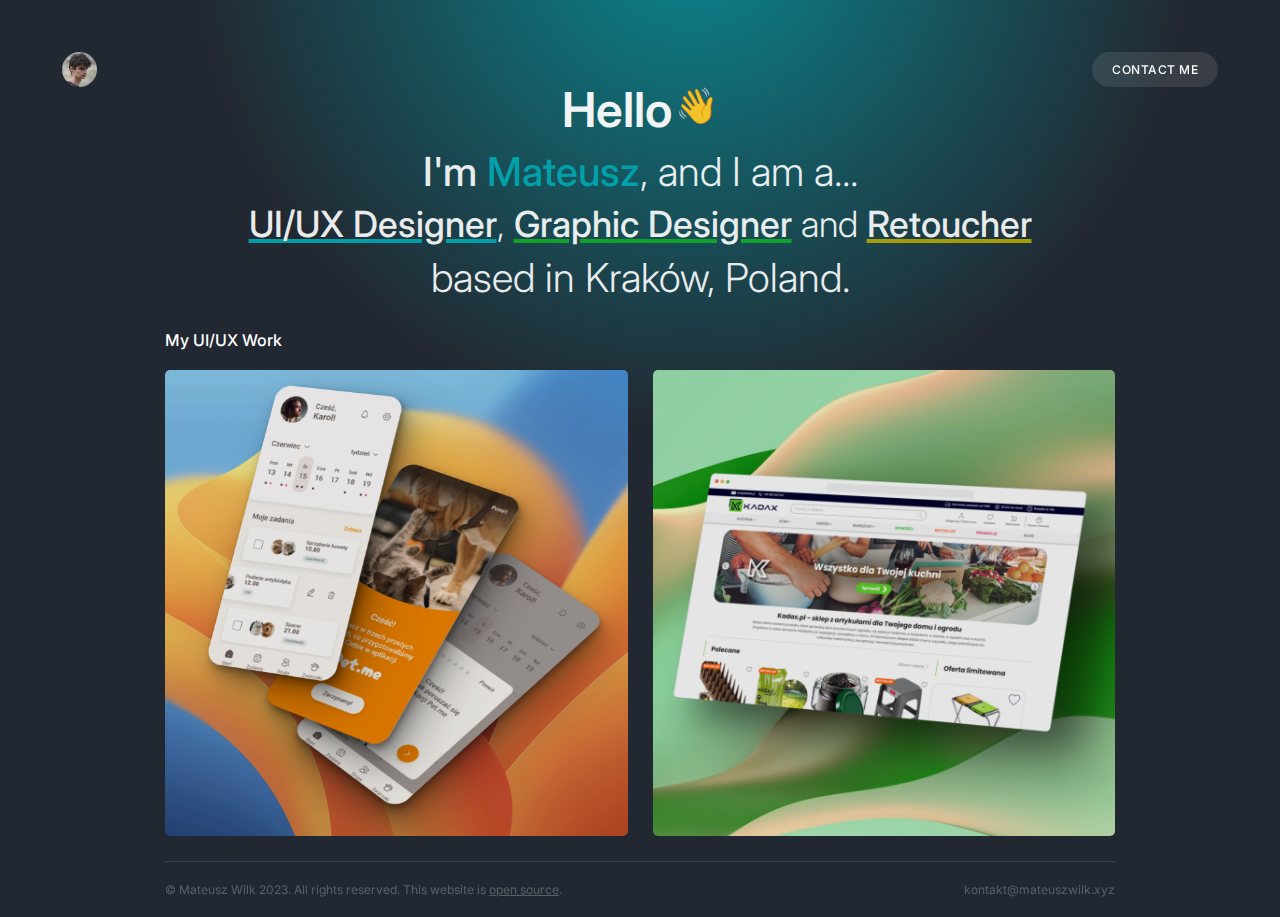
==== commit 3de9bb0f: "Footer update" ====
--- a/index.html
+++ b/index.html
@@ -202,7 +202,7 @@
     <!-- FOOTER -->
 
     <footer class="footer">
-        <small class="copyright">&copy; Mateusz Wilk 2023. All rights reserved.</small>
+        <small class="copyright">&copy; Mateusz Wilk 2023. All rights reserved. This website is <a href="https://github.com/wertos97/wertos97.github.io"><u>open source</u></a>.</small>
         <a href="mailto:kontakt@mateuszwilk.xyz" class="email">kontakt@mateuszwilk.xyz</a>
     </footer>
 
--- a/styles.css
+++ b/styles.css
@@ -1192,7 +1192,7 @@
     display: grid;
     grid-template-columns: 1fr;
     grid-template-rows: 1fr;
-}
+}}
 
 @media (max-width: 520px) {
   html {
@@ -1242,4 +1242,4 @@
     display: grid;
     grid-template-columns: 1fr;
     grid-template-rows: 1fr;
-}+}}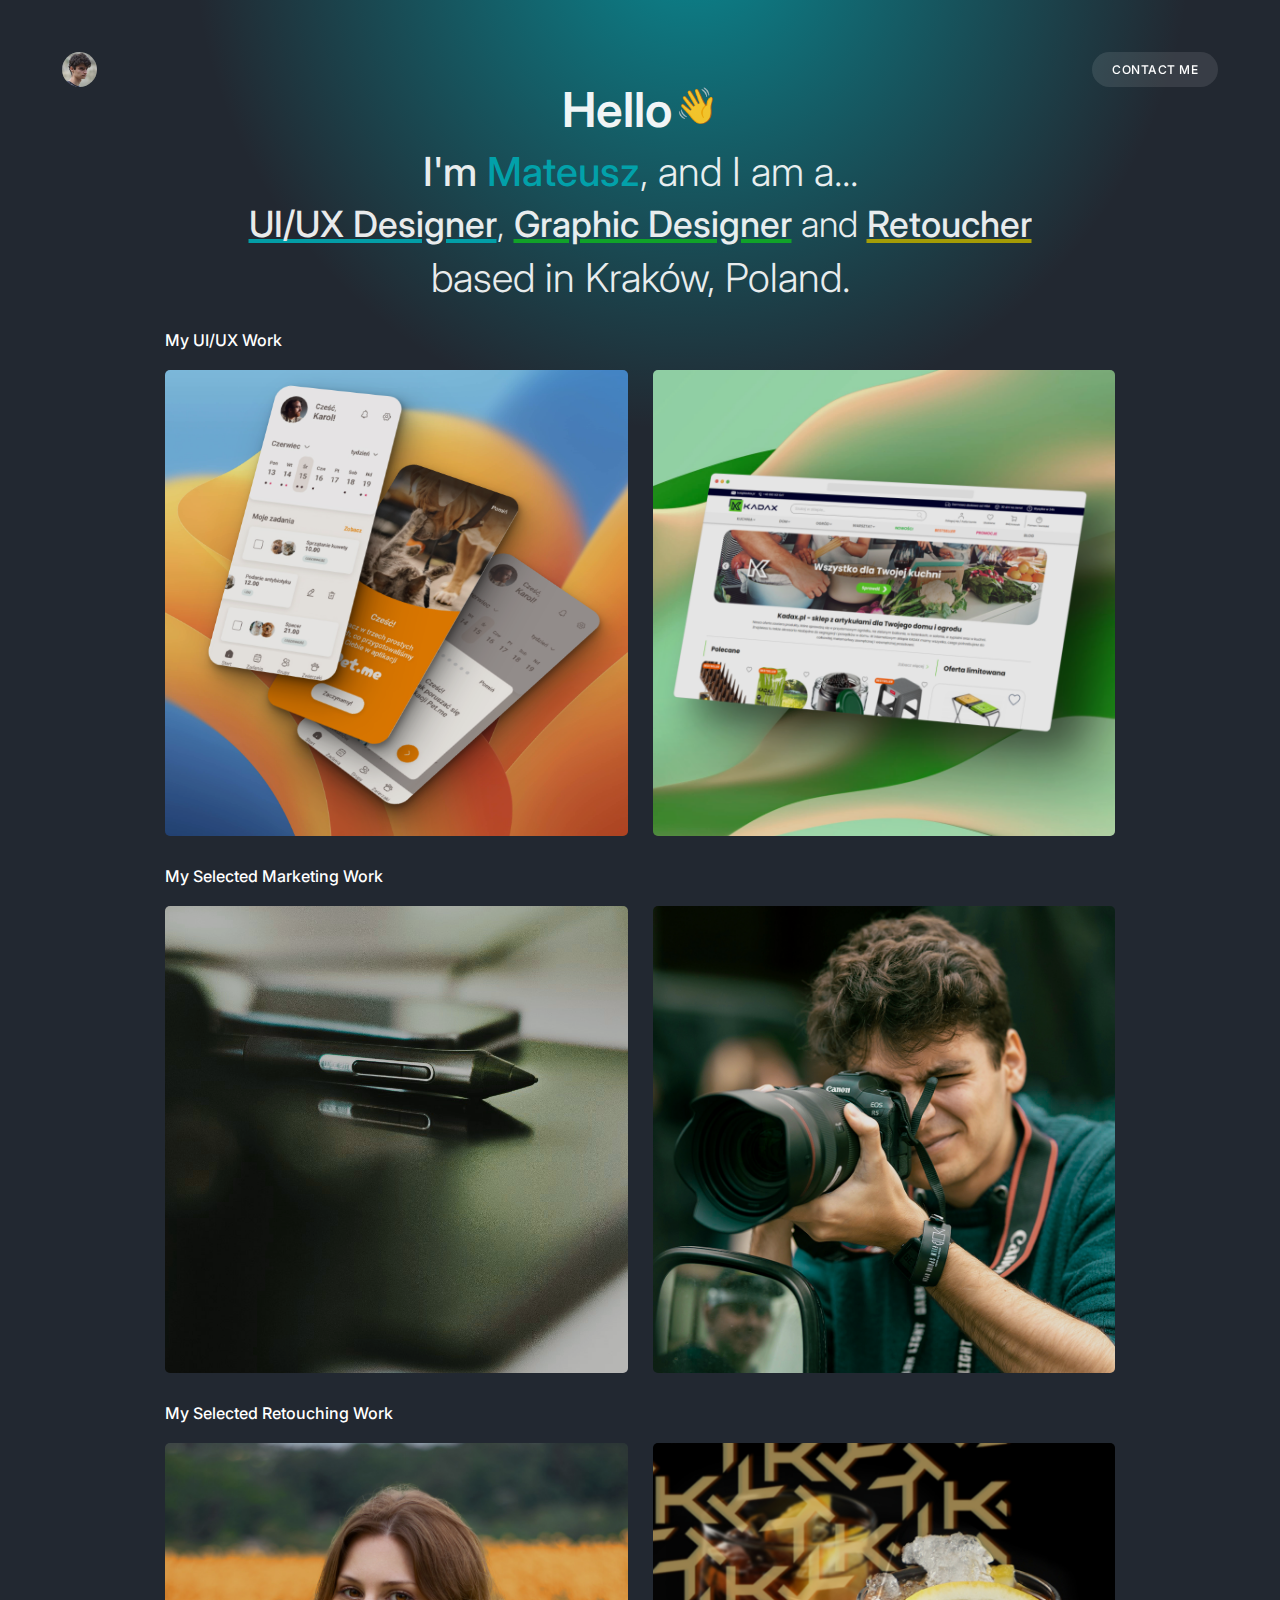
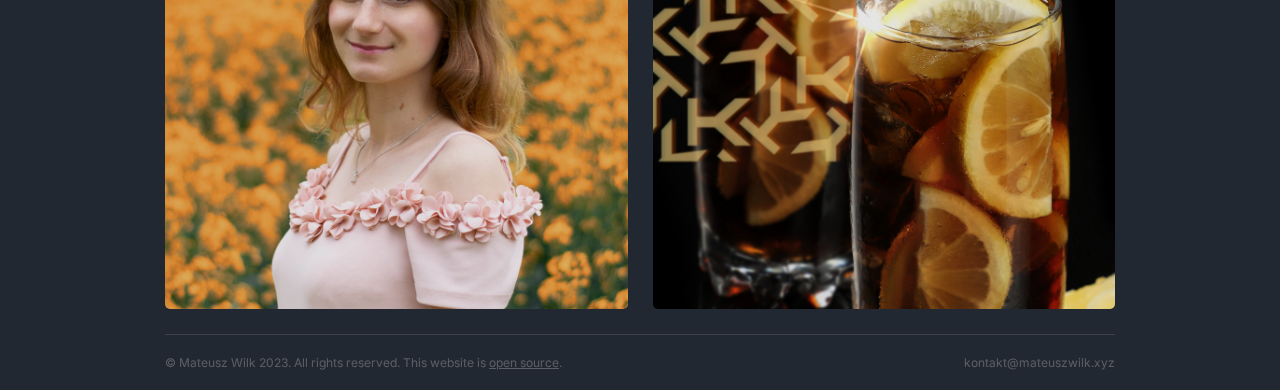
==== commit 9ffb5e42: "UX rework, GD update" ====
--- a/index.html
+++ b/index.html
@@ -14,6 +14,28 @@
     <link rel="stylesheet" href="styles.css">
 
     <script src="script.js" defer></script>
+
+    <!-- Google tag (gtag.js) -->
+    <script async src="https://www.googletagmanager.com/gtag/js?id=G-7F7M6WV8NB"></script>
+    <script>
+        window.dataLayer = window.dataLayer || [];
+        function gtag() { dataLayer.push(arguments); }
+        gtag('js', new Date());
+
+        gtag('config', 'G-7F7M6WV8NB');
+    </script>
+
+    <!-- Hotjar Tracking Code for Portfolio -->
+    <script>
+        (function (h, o, t, j, a, r) {
+            h.hj = h.hj || function () { (h.hj.q = h.hj.q || []).push(arguments) };
+            h._hjSettings = { hjid: 3450752, hjsv: 6 };
+            a = o.getElementsByTagName('head')[0];
+            r = o.createElement('script'); r.async = 1;
+            r.src = t + h._hjSettings.hjid + j + h._hjSettings.hjsv;
+            a.appendChild(r);
+        })(window, document, 'https://static.hotjar.com/c/hotjar-', '.js?sv=');
+    </script>
 
     <title>Mateusz Wilk | UI/UX Designer</title>
 </head>
@@ -88,7 +110,7 @@
 
             <!-- GRAPHIC DESIGN -->
 
-            <section class="work work__gd work--gone-right">
+            <section class="work work__gd">
                 <div class="top">
                     <h2 class="second-heading">My selected marketing work</h2>
                 </div>
@@ -126,7 +148,7 @@
 
             <!-- RETOUCH -->
 
-            <section class="work work__ret work--gone-right">
+            <section class="work work__ret">
                 <div class="top">
                     <h2 class="second-heading">My selected retouching work</h2>
                 </div>
@@ -196,13 +218,14 @@
                 </a>
             </li>
         </ul> -->
-        
+
     </main>
 
     <!-- FOOTER -->
 
     <footer class="footer">
-        <small class="copyright">&copy; Mateusz Wilk 2023. All rights reserved. This website is <a href="https://github.com/wertos97/wertos97.github.io"><u>open source</u></a>.</small>
+        <small class="copyright">&copy; Mateusz Wilk 2023. All rights reserved. This website is <a
+                href="https://github.com/wertos97/wertos97.github.io"><u>open source</u></a>.</small>
         <a href="mailto:kontakt@mateuszwilk.xyz" class="email">kontakt@mateuszwilk.xyz</a>
     </footer>
 
--- a/styles.css
+++ b/styles.css
@@ -29,36 +29,48 @@
 @keyframes fade-down {
   0% {
     opacity: 0;
-    transform: translateY(-30px) scale(0.9);
+    transform: translateY(-30px)
+      /* scale(0.9) */
+    ;
   }
 
   100% {
     opacity: 1;
-    transform: translateY(0px) scale(1);
+    transform: translateY(0px)
+      /* scale(1) */
+    ;
   }
 }
 
 @keyframes fade-left {
   0% {
     opacity: 0;
-    transform: translateX(30px) translateY(-50%) scale(0.9);
+    transform: translateX(30px) translateY(-50%)
+      /* scale(0.9) */
+    ;
   }
 
   100% {
     opacity: 1;
-    transform: translateX(0px) translateY(-50%) scale(1);
+    transform: translateX(0px) translateY(-50%)
+      /* scale(1) */
+    ;
   }
 }
 
 @keyframes fade-right {
   0% {
     opacity: 0;
-    transform: translateX(-30px) translateY(-50%) scale(0.9);
+    transform: translateX(-30px) translateY(-50%)
+      /* scale(0.9) */
+    ;
   }
 
   100% {
     opacity: 1;
-    transform: translateX(0px) translateY(-50%) scale(1);
+    transform: translateX(0px) translateY(-50%)
+      /* scale(1) */
+    ;
   }
 }
 
@@ -66,19 +78,25 @@
   0% {
     display: none;
     opacity: 0;
-    transform: translateX(30px) translateY(-50%) scale(0.9);
+    transform: translateX(30px) translateY(-50%)
+      /* scale(0.9) */
+    ;
   }
 
   1% {
     display: block;
     opacity: 0;
-    transform: translateX(30px) translateY(-50%) scale(0.9);
+    transform: translateX(30px) translateY(-50%)
+      /* scale(0.9) */
+    ;
   }
 
   100% {
     display: block;
     opacity: 1;
-    transform: translateX(0px) translateY(-50%) scale(1);
+    transform: translateX(0px) translateY(-50%)
+      /* scale(1) */
+    ;
   }
 }
 
@@ -86,43 +104,55 @@
   0% {
     display: none;
     opacity: 0;
-    transform: translateX(-30px) translateY(-50%) scale(0.9);
+    transform: translateX(-30px) translateY(-50%)
+      /* scale(0.9) */
+    ;
   }
 
   1% {
     display: block;
     opacity: 0;
-    transform: translateX(-30px) translateY(-50%) scale(0.9);
+    transform: translateX(-30px) translateY(-50%)
+      /* scale(0.9) */
+    ;
   }
 
   100% {
     display: block;
     opacity: 1;
-    transform: translateX(0px) translateY(-50%) scale(1);
+    transform: translateX(0px) translateY(-50%)
+      /* scale(1) */
+    ;
   }
 }
 
 @keyframes fade-up {
   0% {
     opacity: 0;
-    transform: translateY(30px) scale(0.9);
+    transform: translateY(30px)
+      /* scale(0.9) */
+    ;
   }
 
   100% {
     opacity: 1;
-    transform: translateY(0px) scale(1);
+    transform: translateY(0px)
+      /* scale(1) */
+    ;
   }
 }
 
 @keyframes fade-in {
   0% {
     opacity: 0;
-    transform: scale(0.9);
+    transform:
+      scale(0.9);
   }
 
   100% {
     opacity: 1;
-    transform: scale(1);
+    transform:
+      scale(1);
   }
 }
 
@@ -142,18 +172,22 @@
     /* opacity: 0; */
     opacity: 1;
   }
+
   10% {
     transform: translateX(0);
     /* opacity: 1; */
   }
+
   20% {
     transform: translateX(0);
     /* opacity: 1; */
   }
+
   30% {
     transform: translateX(-100%);
     /* opacity: 0; */
   }
+
   100% {
     transform: translateX(-100%);
     /* opacity: 0; */
@@ -161,6 +195,7 @@
 }
 
 /* UTILITIES */
+
 .u-bold {
   font-weight: 500;
 }
@@ -296,6 +331,7 @@
 }
 
 /* HEADER */
+
 .header {
   display: flex;
   align-items: center;
@@ -315,6 +351,7 @@
 }
 
 /* BUTTON */
+
 .btn {
   background-color: hsla(0, 0%, 100%, 0.1);
   font-size: 12px;
@@ -389,6 +426,7 @@
 }
 
 /* MAIN */
+
 .main {
   max-width: 1000px;
   margin: 0 auto;
@@ -399,6 +437,7 @@
 }
 
 /* INTRO */
+
 .intro {
   padding-top: 80px;
   animation: fade-up 2s;
@@ -454,7 +493,7 @@
 }
 
 .job {
-  cursor: pointer;
+  /* cursor: pointer; */
   transition: all 0.3s;
   font-weight: 500;
   text-decoration: underline;
@@ -470,31 +509,32 @@
   text-decoration-color: var(--color-ux);
 }
 
-.job--ux:hover {
+/* .job--ux:hover {
   color: var(--color-ux);
-}
+} */
 
 .job--gd {
   text-decoration-color: var(--color-gd);
 }
 
-.job--gd:hover {
+/* .job--gd:hover {
   color: var(--color-gd);
-}
+} */
 
 .job--ret {
   text-decoration-color: var(--color-ret);
 }
 
-.job--ret:hover {
+/* .job--ret:hover {
   color: var(--color-ret);
-}
+} */
 
 /* WORK */
+
 .work-container {
-  display: grid;
+  /* display: grid;
   grid-template-columns: 1fr;
-  grid-template-rows: 1fr;
+  grid-template-rows: 1fr; */
   position: relative;
   animation: fade-up 2s 1s backwards;
 }
@@ -539,6 +579,7 @@
 }
 
 /* TOP */
+
 .top {
   display: flex;
   align-items: center;
@@ -636,6 +677,7 @@
 }
 
 /* PROJECT INFO */
+
 .project-info {
   opacity: 0;
   position: absolute;
@@ -740,7 +782,12 @@
 .article-title {
   font-size: 42px;
   font-weight: 600;
-  margin-bottom: 20px;
+}
+
+.article-subtitle {
+  font-size: 24px;
+  font-weight: 300;
+  margin-bottom: 25px;
 }
 
 .article-end {
@@ -777,6 +824,14 @@
   margin-bottom: 0px;
 }
 
+.article-section-header {
+  display: flex;
+  flex-direction: row;
+  justify-content: space-between;
+  padding-bottom: 25px;
+  border-radius: 5px 5px 0 0;
+}
+
 .section-wrapper-2-1 {
   display: grid;
   grid-template-columns: 2fr 1fr;
@@ -829,6 +884,14 @@
   opacity: 0.8;
   font-weight: 200;
   font-size: small;
+}
+
+.article-desc-header {
+  text-transform: uppercase;
+  letter-spacing: 5px;
+  opacity: 0.8;
+  font-weight: 200;
+  font-size: medium;
 }
 
 .article-content {
@@ -882,6 +945,7 @@
   /* margin: 12px; */
   /* flex-basis: 25%; */
   cursor: pointer;
+  border-radius: 5px;
 }
 
 .article-gallery img {
@@ -937,42 +1001,93 @@
 }
 
 .carousel {
-  /* position: relative; */
-  /* overflow: hidden; */
-
+  position: relative;
+  overflow: hidden;
+}
+
+.carousel-wrapper {
+  width: 100%;
+  display: flex;
+  animation: slide 16s infinite;
+  max-height: 100%;
+  max-width: 100%;
+  object-fit: cover;
+}
+
+@keyframes slide {
+  0% {
+    transform: translateX(0);
+  }
+
+  5% {
+    transform: translateX(0);
+  }
+
+  10% {
+    transform: translateX(-100%);
+  }
+
+  15% {
+    transform: translateX(-100%);
+  }
+
+  20% {
+    transform: translateX(-200%);
+  }
+
+  25% {
+    transform: translateX(-200%);
+  }
+
+  30% {
+    transform: translateX(-300%);
+  }
+
+  35% {
+    transform: translateX(-300%);
+  }
+
+  40% {
+    transform: translateX(-400%);
+  }
+
+  45% {
+    transform: translateX(-400%);
+  }
+
+  50% {
+    transform: translateX(-500%);
+  }
+
+  55% {
+    transform: translateX(-500%);
+  }
+
+  60% {
+    transform: translateX(-600%);
+  }
+
+  65% {
+    transform: translateX(-600%);
+  }
+
+  70% {
+    transform: translateX(-700%);
+  }
+
+  75% {
+    transform: translateX(-700%);
+  }
+  
+  80% {
+    transform: translateX(0%);
+  }
 }
 
 .carousel-image {
-  position: absolute;
-  top: 0;
-  left: calc(50% - 100px);
   width: 100%;
-  height: 100%;
-  opacity: 0;
-  animation: carousel 16s infinite;
-}
-
-.carousel-image:nth-child(2) {
-  animation-delay: 2s;
-}
-.carousel-image:nth-child(3) {
-  animation-delay: 4s;
-}
-.carousel-image:nth-child(4) {
-  animation-delay: 6s;
-}
-.carousel-image:nth-child(5) {
-  animation-delay: 8s;
-}
-.carousel-image:nth-child(6) {
-  animation-delay: 10s;
-}
-.carousel-image:nth-child(7) {
-  animation-delay: 12s;
-}
-.carousel-image:nth-child(8) {
-  animation-delay: 14s;
-}
+}
+
 
 .embed-content {
   width: 100%;
@@ -1034,6 +1149,7 @@
 
 
 /* LINKS */
+
 .links {
   position: fixed;
   right: 62px;
@@ -1060,6 +1176,7 @@
 }
 
 /* FOOTER */
+
 .footer {
   display: flex;
   position: sticky;
@@ -1084,6 +1201,7 @@
 }
 
 /* MEDIA QUERIES */
+
 @media (max-width: 1215px) {
   .header {
     padding: 25px;
@@ -1192,7 +1310,12 @@
     display: grid;
     grid-template-columns: 1fr;
     grid-template-rows: 1fr;
-}}
+  }
+
+  .article-section-header {
+    display: none;
+  }
+}
 
 @media (max-width: 520px) {
   html {
@@ -1242,4 +1365,5 @@
     display: grid;
     grid-template-columns: 1fr;
     grid-template-rows: 1fr;
-}}+  }
+}